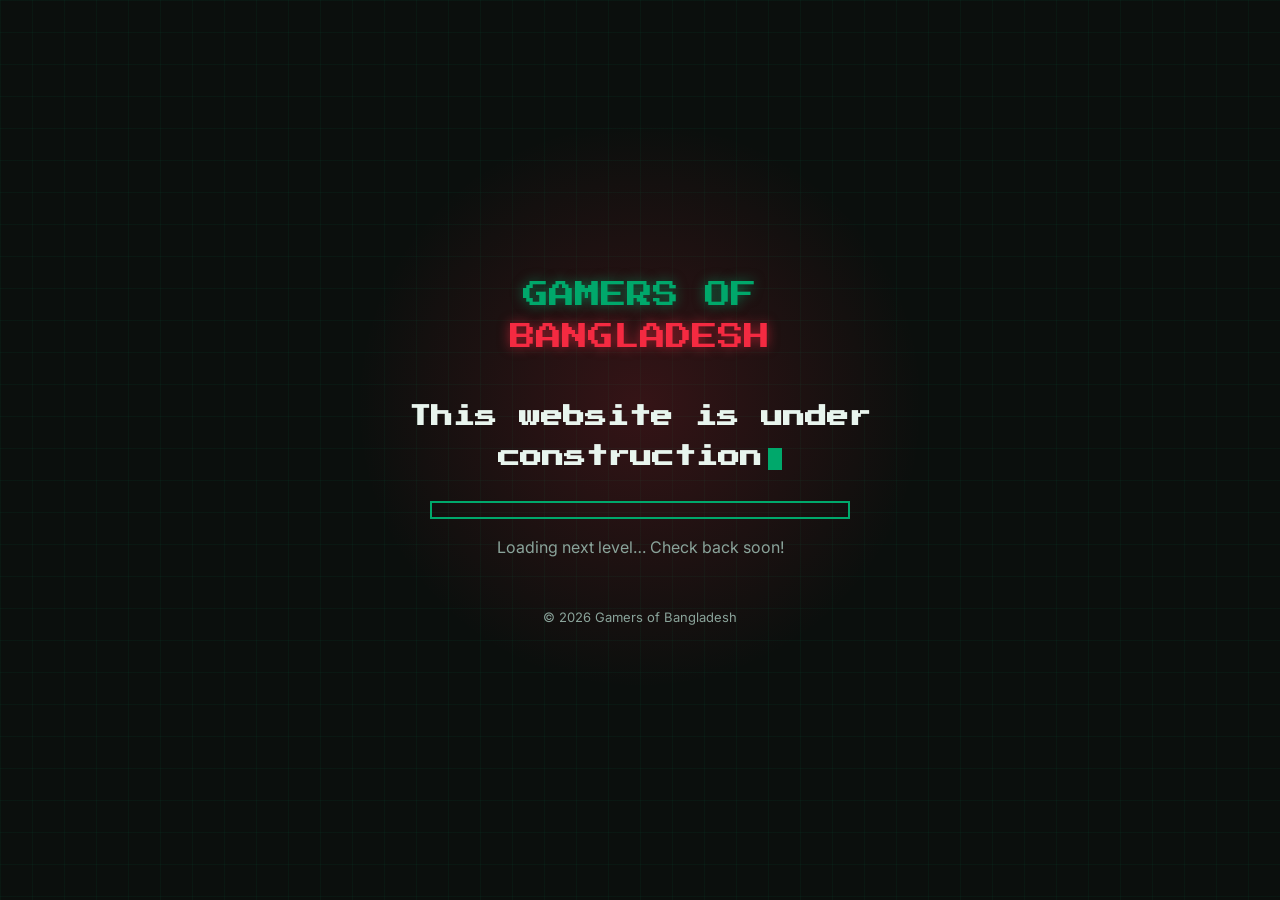
==== index.html @ 73690957 "Add under-construction landing page Co-Authored-By: Claude Opus 5.5 <noreply@anthropic.com>" ====
<!DOCTYPE html>
<html lang="en">
<head>
  <meta charset="UTF-8">
  <meta name="viewport" content="width=device-width, initial-scale=1.0">
  <title>Gamers of Bangladesh</title>
  <link rel="preconnect" href="https://fonts.googleapis.com">
  <link href="https://fonts.googleapis.com/css2?family=Press+Start+2P&family=Inter:wght@400;600&display=swap" rel="stylesheet">
  <style>
    :root {
      --bg: #0b0f0d;
      --green: #00a86b;
      --red: #f42a41;
      --text: #e8f5ee;
      --muted: #8aa39a;
    }
    * { box-sizing: border-box; margin: 0; padding: 0; }
    body {
      min-height: 100vh;
      display: flex;
      align-items: center;
      justify-content: center;
      background:
        radial-gradient(circle at 50% 45%, rgba(244, 42, 65, 0.18), transparent 35%),
        linear-gradient(rgba(0, 168, 107, 0.06) 1px, transparent 1px) 0 0 / 32px 32px,
        linear-gradient(90deg, rgba(0, 168, 107, 0.06) 1px, transparent 1px) 0 0 / 32px 32px,
        var(--bg);
      color: var(--text);
      font-family: 'Inter', system-ui, sans-serif;
      padding: 24px 16px;
      text-align: center;
    }
    main { max-width: 720px; }
    .logo {
      font-family: 'Press Start 2P', monospace;
      font-size: clamp(16px, 4vw, 26px);
      line-height: 1.6;
      color: var(--green);
      text-shadow: 0 0 12px rgba(0, 168, 107, 0.6);
      margin-bottom: 40px;
    }
    .logo span { color: var(--red); text-shadow: 0 0 12px rgba(244, 42, 65, 0.6); }
    h1 {
      font-family: 'Press Start 2P', monospace;
      font-size: clamp(14px, 3.4vw, 22px);
      line-height: 1.8;
      margin-bottom: 24px;
    }
    .cursor {
      display: inline-block;
      width: 0.6em;
      height: 1em;
      background: var(--green);
      vertical-align: -0.1em;
      margin-left: 6px;
      animation: blink 1s steps(1) infinite;
    }
    @keyframes blink { 50% { opacity: 0; } }
    .bar {
      width: min(420px, 100%);
      height: 18px;
      margin: 0 auto 16px;
      border: 2px solid var(--green);
      padding: 2px;
    }
    .fill {
      height: 100%;
      width: 0;
      background: repeating-linear-gradient(90deg, var(--green) 0 12px, transparent 12px 16px);
      animation: load 4s ease-in-out infinite;
    }
    @keyframes load { 0% { width: 0; } 70%, 100% { width: 72%; } }
    p { color: var(--muted); font-size: 16px; line-height: 1.6; }
    footer { margin-top: 48px; font-size: 13px; color: var(--muted); }
  </style>
</head>
<body>
  <main>
    <div class="logo">GAMERS OF<br><span>BANGLADESH</span></div>
    <h1>This website is under construction<span class="cursor"></span></h1>
    <div class="bar"><div class="fill"></div></div>
    <p>Loading next level… Check back soon!</p>
    <footer>&copy; <span id="year"></span> Gamers of Bangladesh</footer>
  </main>
  <script>document.getElementById('year').textContent = new Date().getFullYear();</script>
</body>
</html>
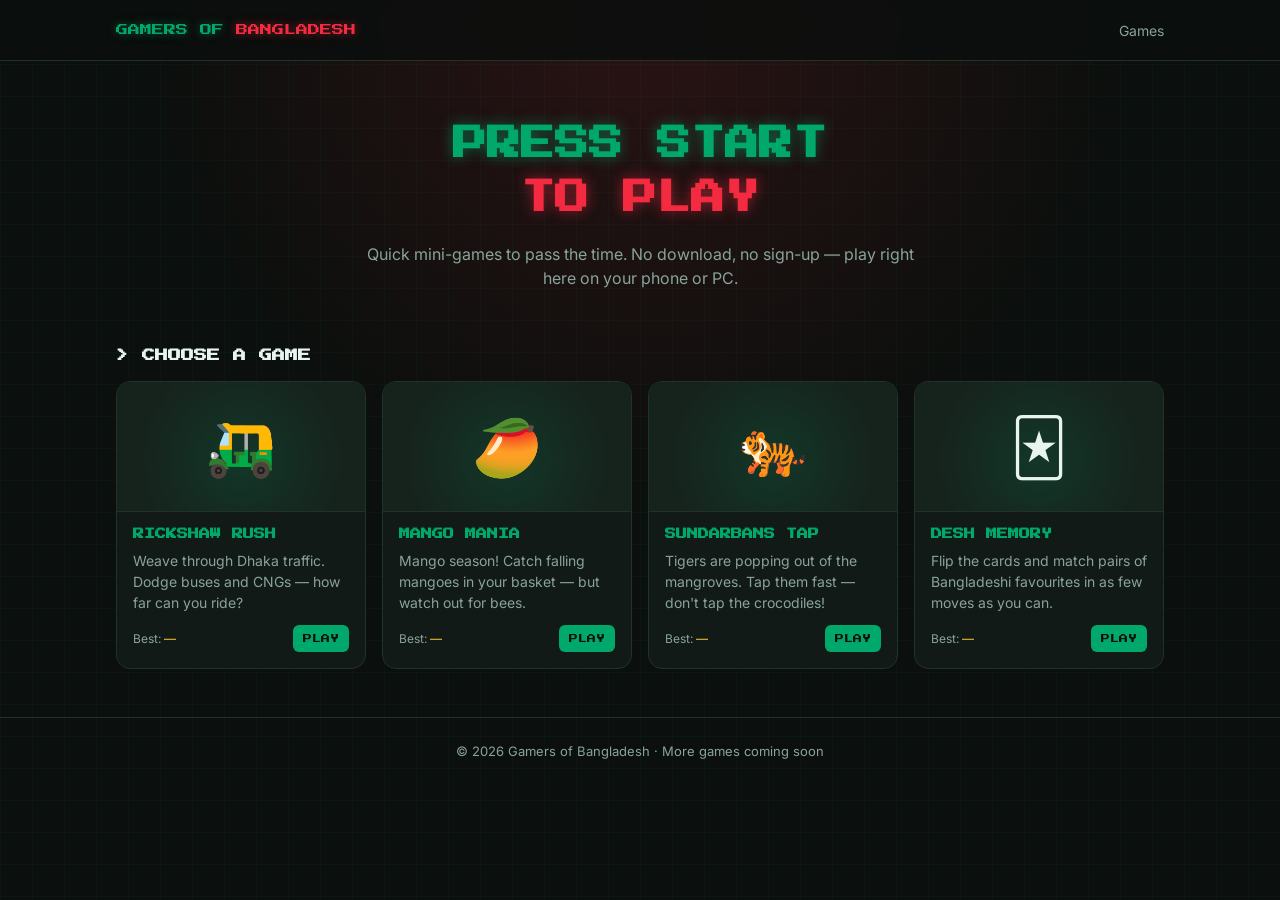
==== commit c5d4e993: "Turn landing page into a mini-games hub with four games Adds Rickshaw Rush, Mango Mania, Sundarbans " ====
--- a/index.html
+++ b/index.html
@@ -3,85 +3,71 @@
 <head>
   <meta charset="UTF-8">
   <meta name="viewport" content="width=device-width, initial-scale=1.0">
-  <title>Gamers of Bangladesh</title>
+  <title>Gamers of Bangladesh — Free Mini Games</title>
+  <meta name="description" content="Play free browser mini-games made in Bangladesh: Rickshaw Rush, Mango Mania, Sundarbans Tap and Desh Memory. No download, works on mobile.">
+  <meta name="theme-color" content="#0b0f0d">
+  <meta property="og:title" content="Gamers of Bangladesh — Free Mini Games">
+  <meta property="og:description" content="Quick, fun browser games to pass time. Play on your phone or PC.">
+  <link rel="icon" href="favicon.svg" type="image/svg+xml">
   <link rel="preconnect" href="https://fonts.googleapis.com">
+  <link rel="preconnect" href="https://fonts.gstatic.com" crossorigin>
   <link href="https://fonts.googleapis.com/css2?family=Press+Start+2P&family=Inter:wght@400;600&display=swap" rel="stylesheet">
-  <style>
-    :root {
-      --bg: #0b0f0d;
-      --green: #00a86b;
-      --red: #f42a41;
-      --text: #e8f5ee;
-      --muted: #8aa39a;
-    }
-    * { box-sizing: border-box; margin: 0; padding: 0; }
-    body {
-      min-height: 100vh;
-      display: flex;
-      align-items: center;
-      justify-content: center;
-      background:
-        radial-gradient(circle at 50% 45%, rgba(244, 42, 65, 0.18), transparent 35%),
-        linear-gradient(rgba(0, 168, 107, 0.06) 1px, transparent 1px) 0 0 / 32px 32px,
-        linear-gradient(90deg, rgba(0, 168, 107, 0.06) 1px, transparent 1px) 0 0 / 32px 32px,
-        var(--bg);
-      color: var(--text);
-      font-family: 'Inter', system-ui, sans-serif;
-      padding: 24px 16px;
-      text-align: center;
-    }
-    main { max-width: 720px; }
-    .logo {
-      font-family: 'Press Start 2P', monospace;
-      font-size: clamp(16px, 4vw, 26px);
-      line-height: 1.6;
-      color: var(--green);
-      text-shadow: 0 0 12px rgba(0, 168, 107, 0.6);
-      margin-bottom: 40px;
-    }
-    .logo span { color: var(--red); text-shadow: 0 0 12px rgba(244, 42, 65, 0.6); }
-    h1 {
-      font-family: 'Press Start 2P', monospace;
-      font-size: clamp(14px, 3.4vw, 22px);
-      line-height: 1.8;
-      margin-bottom: 24px;
-    }
-    .cursor {
-      display: inline-block;
-      width: 0.6em;
-      height: 1em;
-      background: var(--green);
-      vertical-align: -0.1em;
-      margin-left: 6px;
-      animation: blink 1s steps(1) infinite;
-    }
-    @keyframes blink { 50% { opacity: 0; } }
-    .bar {
-      width: min(420px, 100%);
-      height: 18px;
-      margin: 0 auto 16px;
-      border: 2px solid var(--green);
-      padding: 2px;
-    }
-    .fill {
-      height: 100%;
-      width: 0;
-      background: repeating-linear-gradient(90deg, var(--green) 0 12px, transparent 12px 16px);
-      animation: load 4s ease-in-out infinite;
-    }
-    @keyframes load { 0% { width: 0; } 70%, 100% { width: 72%; } }
-    p { color: var(--muted); font-size: 16px; line-height: 1.6; }
-    footer { margin-top: 48px; font-size: 13px; color: var(--muted); }
-  </style>
+  <link rel="stylesheet" href="assets/style.css">
 </head>
 <body>
-  <main>
-    <div class="logo">GAMERS OF<br><span>BANGLADESH</span></div>
-    <h1>This website is under construction<span class="cursor"></span></h1>
-    <div class="bar"><div class="fill"></div></div>
-    <p>Loading next level… Check back soon!</p>
-    <footer>&copy; <span id="year"></span> Gamers of Bangladesh</footer>
+  <header class="site-header">
+    <div class="wrap">
+      <a class="brand" href="./">GAMERS OF <span>BANGLADESH</span></a>
+      <a class="nav-link" href="#games">Games</a>
+    </div>
+  </header>
+
+  <main class="wrap">
+    <section class="hero">
+      <h1>PRESS START<br><span>TO PLAY</span></h1>
+      <p>Quick mini-games to pass the time. No download, no sign-up — play right here on your phone or PC.</p>
+    </section>
+
+    <h2 class="section-title" id="games">&gt; CHOOSE A GAME</h2>
+    <div class="grid">
+      <a class="card" href="games/rickshaw-rush/">
+        <div class="thumb" aria-hidden="true">🛺</div>
+        <div class="body">
+          <h3>RICKSHAW RUSH</h3>
+          <p>Weave through Dhaka traffic. Dodge buses and CNGs — how far can you ride?</p>
+          <div class="meta"><span>Best: <span class="best" data-best="rickshaw" data-unit="m"></span></span><span class="play">PLAY</span></div>
+        </div>
+      </a>
+      <a class="card" href="games/mango-mania/">
+        <div class="thumb" aria-hidden="true">🥭</div>
+        <div class="body">
+          <h3>MANGO MANIA</h3>
+          <p>Mango season! Catch falling mangoes in your basket — but watch out for bees.</p>
+          <div class="meta"><span>Best: <span class="best" data-best="mango"></span></span><span class="play">PLAY</span></div>
+        </div>
+      </a>
+      <a class="card" href="games/sundarbans-tap/">
+        <div class="thumb" aria-hidden="true">🐅</div>
+        <div class="body">
+          <h3>SUNDARBANS TAP</h3>
+          <p>Tigers are popping out of the mangroves. Tap them fast — don't tap the crocodiles!</p>
+          <div class="meta"><span>Best: <span class="best" data-best="tiger"></span></span><span class="play">PLAY</span></div>
+        </div>
+      </a>
+      <a class="card" href="games/desh-memory/">
+        <div class="thumb" aria-hidden="true">🃏</div>
+        <div class="body">
+          <h3>DESH MEMORY</h3>
+          <p>Flip the cards and match pairs of Bangladeshi favourites in as few moves as you can.</p>
+          <div class="meta"><span>Best: <span class="best" data-best="memory" data-unit=" moves"></span></span><span class="play">PLAY</span></div>
+        </div>
+      </a>
+    </div>
   </main>
-  <script>document.getElementById('year').textContent = new Date().getFullYear();</script>
+
+  <footer class="site-footer">
+    &copy; <span data-year></span> Gamers of Bangladesh · More games coming soon
+  </footer>
+  <script src="assets/common.js"></script>
 </body>
 </html>
--- a/assets/style.css
+++ b/assets/style.css
@@ -0,0 +1,137 @@
+:root {
+  --bg: #0b0f0d;
+  --panel: #111a16;
+  --panel-2: #16231d;
+  --line: #1f3329;
+  --green: #00a86b;
+  --green-dim: rgba(0, 168, 107, 0.15);
+  --red: #f42a41;
+  --yellow: #ffcc33;
+  --text: #e8f5ee;
+  --muted: #8aa39a;
+  --radius: 14px;
+  --pixel: 'Press Start 2P', monospace;
+}
+
+* { box-sizing: border-box; margin: 0; padding: 0; }
+html { -webkit-text-size-adjust: 100%; }
+body {
+  min-height: 100vh;
+  background:
+    radial-gradient(circle at 50% 0%, rgba(244, 42, 65, 0.14), transparent 45%),
+    linear-gradient(rgba(0, 168, 107, 0.05) 1px, transparent 1px) 0 0 / 32px 32px,
+    linear-gradient(90deg, rgba(0, 168, 107, 0.05) 1px, transparent 1px) 0 0 / 32px 32px,
+    var(--bg);
+  color: var(--text);
+  font-family: 'Inter', system-ui, -apple-system, sans-serif;
+  line-height: 1.5;
+}
+a { color: inherit; }
+button { font: inherit; color: inherit; }
+
+.wrap { max-width: 1080px; margin: 0 auto; padding: 0 16px; }
+
+/* Header */
+.site-header {
+  border-bottom: 1px solid var(--line);
+  background: rgba(11, 15, 13, 0.85);
+  backdrop-filter: blur(8px);
+  position: sticky; top: 0; z-index: 10;
+}
+.site-header .wrap { display: flex; align-items: center; justify-content: space-between; height: 60px; gap: 12px; }
+.brand {
+  font-family: var(--pixel); font-size: 12px; line-height: 1.5;
+  color: var(--green); text-decoration: none;
+  text-shadow: 0 0 10px rgba(0, 168, 107, 0.5);
+}
+.brand span { color: var(--red); text-shadow: 0 0 10px rgba(244, 42, 65, 0.5); }
+.nav-link { font-size: 14px; color: var(--muted); text-decoration: none; }
+.nav-link:hover { color: var(--text); }
+
+/* Hero */
+.hero { text-align: center; padding: 56px 0 32px; }
+.hero h1 {
+  font-family: var(--pixel); font-size: clamp(18px, 4.6vw, 34px); line-height: 1.6;
+  color: var(--green); text-shadow: 0 0 14px rgba(0, 168, 107, 0.55);
+}
+.hero h1 span { color: var(--red); text-shadow: 0 0 14px rgba(244, 42, 65, 0.55); }
+.hero p { color: var(--muted); max-width: 560px; margin: 16px auto 0; font-size: 16px; }
+
+/* Game grid */
+.section-title { font-family: var(--pixel); font-size: 13px; color: var(--text); margin: 24px 0 16px; }
+.grid { display: grid; grid-template-columns: repeat(auto-fill, minmax(240px, 1fr)); gap: 16px; padding-bottom: 48px; }
+.card {
+  display: flex; flex-direction: column;
+  background: var(--panel); border: 1px solid var(--line); border-radius: var(--radius);
+  text-decoration: none; overflow: hidden;
+  transition: transform .15s ease, border-color .15s ease, box-shadow .15s ease;
+}
+.card:hover, .card:focus-visible {
+  transform: translateY(-3px); border-color: var(--green);
+  box-shadow: 0 8px 24px rgba(0, 168, 107, 0.18); outline: none;
+}
+.card .thumb {
+  height: 130px; display: grid; place-items: center; font-size: 56px;
+  background: radial-gradient(circle at 50% 60%, var(--green-dim), transparent 70%), var(--panel-2);
+  border-bottom: 1px solid var(--line);
+}
+.card .body { padding: 14px 16px 16px; display: flex; flex-direction: column; gap: 6px; flex: 1; }
+.card h3 { font-family: var(--pixel); font-size: 11px; line-height: 1.6; color: var(--green); }
+.card p { font-size: 14px; color: var(--muted); flex: 1; }
+.card .meta { display: flex; justify-content: space-between; align-items: center; font-size: 12px; color: var(--muted); margin-top: 6px; }
+.card .play {
+  font-family: var(--pixel); font-size: 9px; color: var(--bg); background: var(--green);
+  padding: 7px 10px; border-radius: 6px;
+}
+.best { color: var(--yellow); }
+
+footer.site-footer { border-top: 1px solid var(--line); padding: 24px 0 32px; text-align: center; color: var(--muted); font-size: 13px; }
+
+/* ===== Game page shell ===== */
+.game-page { display: flex; flex-direction: column; min-height: 100vh; }
+.game-main { flex: 1; display: flex; flex-direction: column; align-items: center; padding: 16px 16px 32px; gap: 12px; }
+.game-title { font-family: var(--pixel); font-size: clamp(13px, 3.4vw, 18px); color: var(--green); text-align: center; line-height: 1.6; }
+.hud {
+  display: flex; gap: 10px; justify-content: center; flex-wrap: wrap;
+  font-family: var(--pixel); font-size: 10px;
+}
+.hud .pill { background: var(--panel); border: 1px solid var(--line); border-radius: 999px; padding: 8px 12px; white-space: nowrap; }
+.hud .pill b { color: var(--yellow); font-weight: normal; }
+
+.stage {
+  position: relative; width: 100%; max-width: 480px;
+  border: 2px solid var(--line); border-radius: var(--radius); overflow: hidden;
+  background: var(--panel); touch-action: none; user-select: none; -webkit-user-select: none;
+}
+.stage canvas { display: block; width: 100%; height: auto; }
+
+.overlay {
+  position: absolute; inset: 0; display: flex; flex-direction: column;
+  align-items: center; justify-content: center; gap: 14px; text-align: center; padding: 20px;
+  background: rgba(11, 15, 13, 0.82); backdrop-filter: blur(2px);
+}
+.overlay[hidden] { display: none; }
+.overlay h2 { font-family: var(--pixel); font-size: 16px; line-height: 1.6; color: var(--green); }
+.overlay p { color: var(--muted); font-size: 14px; max-width: 320px; }
+.overlay .big { font-family: var(--pixel); font-size: 22px; color: var(--yellow); }
+
+.btn {
+  font-family: var(--pixel); font-size: 11px; cursor: pointer;
+  background: var(--green); color: var(--bg); border: 0; border-radius: 8px;
+  padding: 12px 18px; box-shadow: 0 4px 0 #006b44; transition: transform .08s ease, box-shadow .08s ease;
+}
+.btn:active { transform: translateY(3px); box-shadow: 0 1px 0 #006b44; }
+.btn.secondary { background: var(--panel-2); color: var(--text); box-shadow: 0 4px 0 #0a120e; border: 1px solid var(--line); }
+
+.help { color: var(--muted); font-size: 13px; text-align: center; max-width: 480px; }
+.touch-controls { display: none; gap: 12px; width: 100%; max-width: 480px; }
+.touch-controls button {
+  flex: 1; height: 64px; font-size: 26px; border-radius: var(--radius);
+  background: var(--panel); border: 1px solid var(--line); touch-action: manipulation;
+}
+.touch-controls button:active { background: var(--panel-2); border-color: var(--green); }
+@media (hover: none) and (pointer: coarse) { .touch-controls { display: flex; } }
+
+@media (prefers-reduced-motion: reduce) {
+  .card { transition: none; }
+}
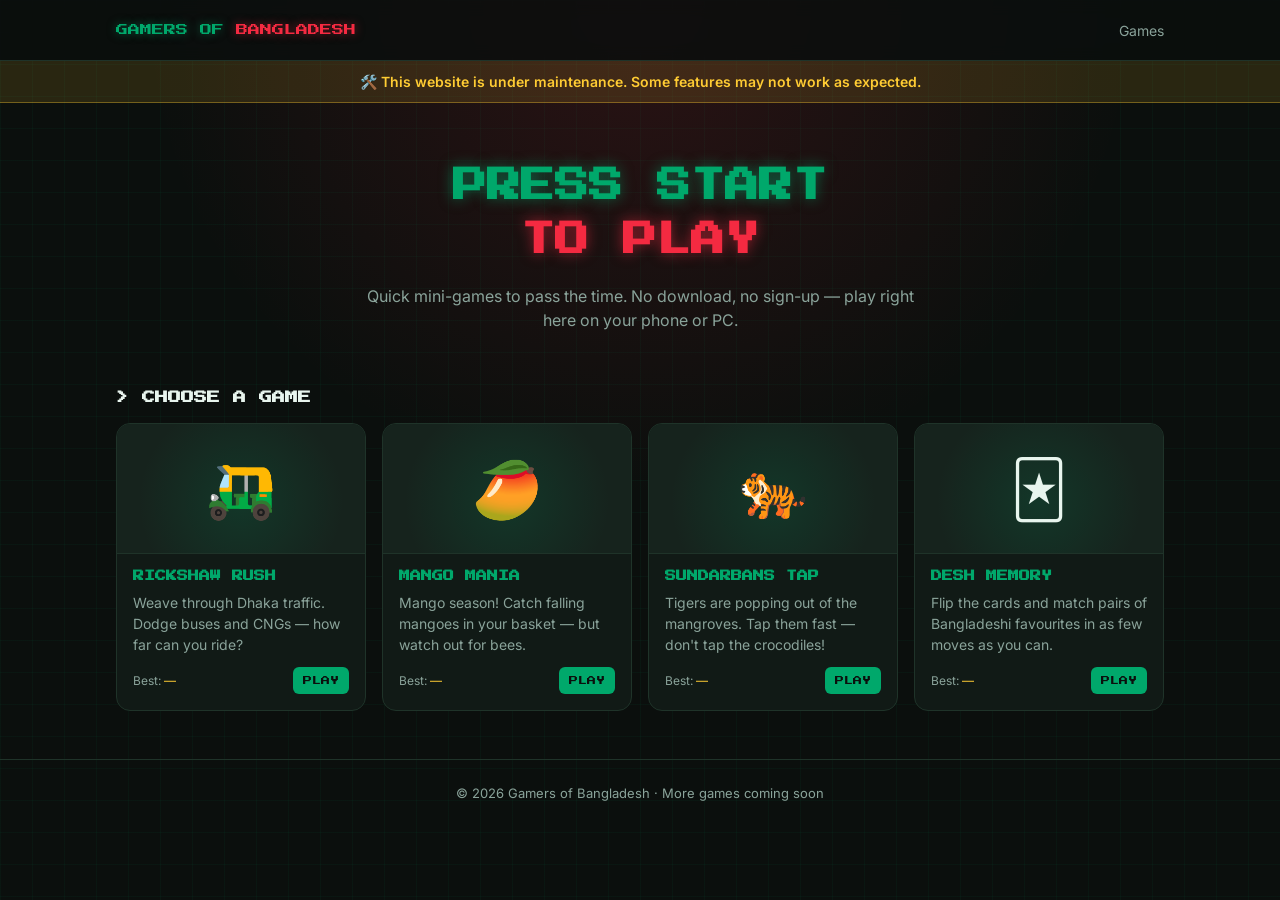
==== commit 6ed562c1: "Add under-maintenance notice to homepage Co-Authored-By: Claude Opus 5.5 <noreply@anthropic.com>" ====
--- a/index.html
+++ b/index.html
@@ -21,6 +21,10 @@
       <a class="nav-link" href="#games">Games</a>
     </div>
   </header>
+
+  <div class="notice" role="status">
+    <span aria-hidden="true">🛠️</span> This website is under maintenance. Some features may not work as expected.
+  </div>
 
   <main class="wrap">
     <section class="hero">
--- a/assets/style.css
+++ b/assets/style.css
@@ -47,6 +47,13 @@
 .brand span { color: var(--red); text-shadow: 0 0 10px rgba(244, 42, 65, 0.5); }
 .nav-link { font-size: 14px; color: var(--muted); text-decoration: none; }
 .nav-link:hover { color: var(--text); }
+
+/* Maintenance notice */
+.notice {
+  background: rgba(255, 204, 51, 0.12); border-bottom: 1px solid rgba(255, 204, 51, 0.35);
+  color: var(--yellow); text-align: center; font-size: 14px; font-weight: 600;
+  padding: 10px 16px;
+}
 
 /* Hero */
 .hero { text-align: center; padding: 56px 0 32px; }
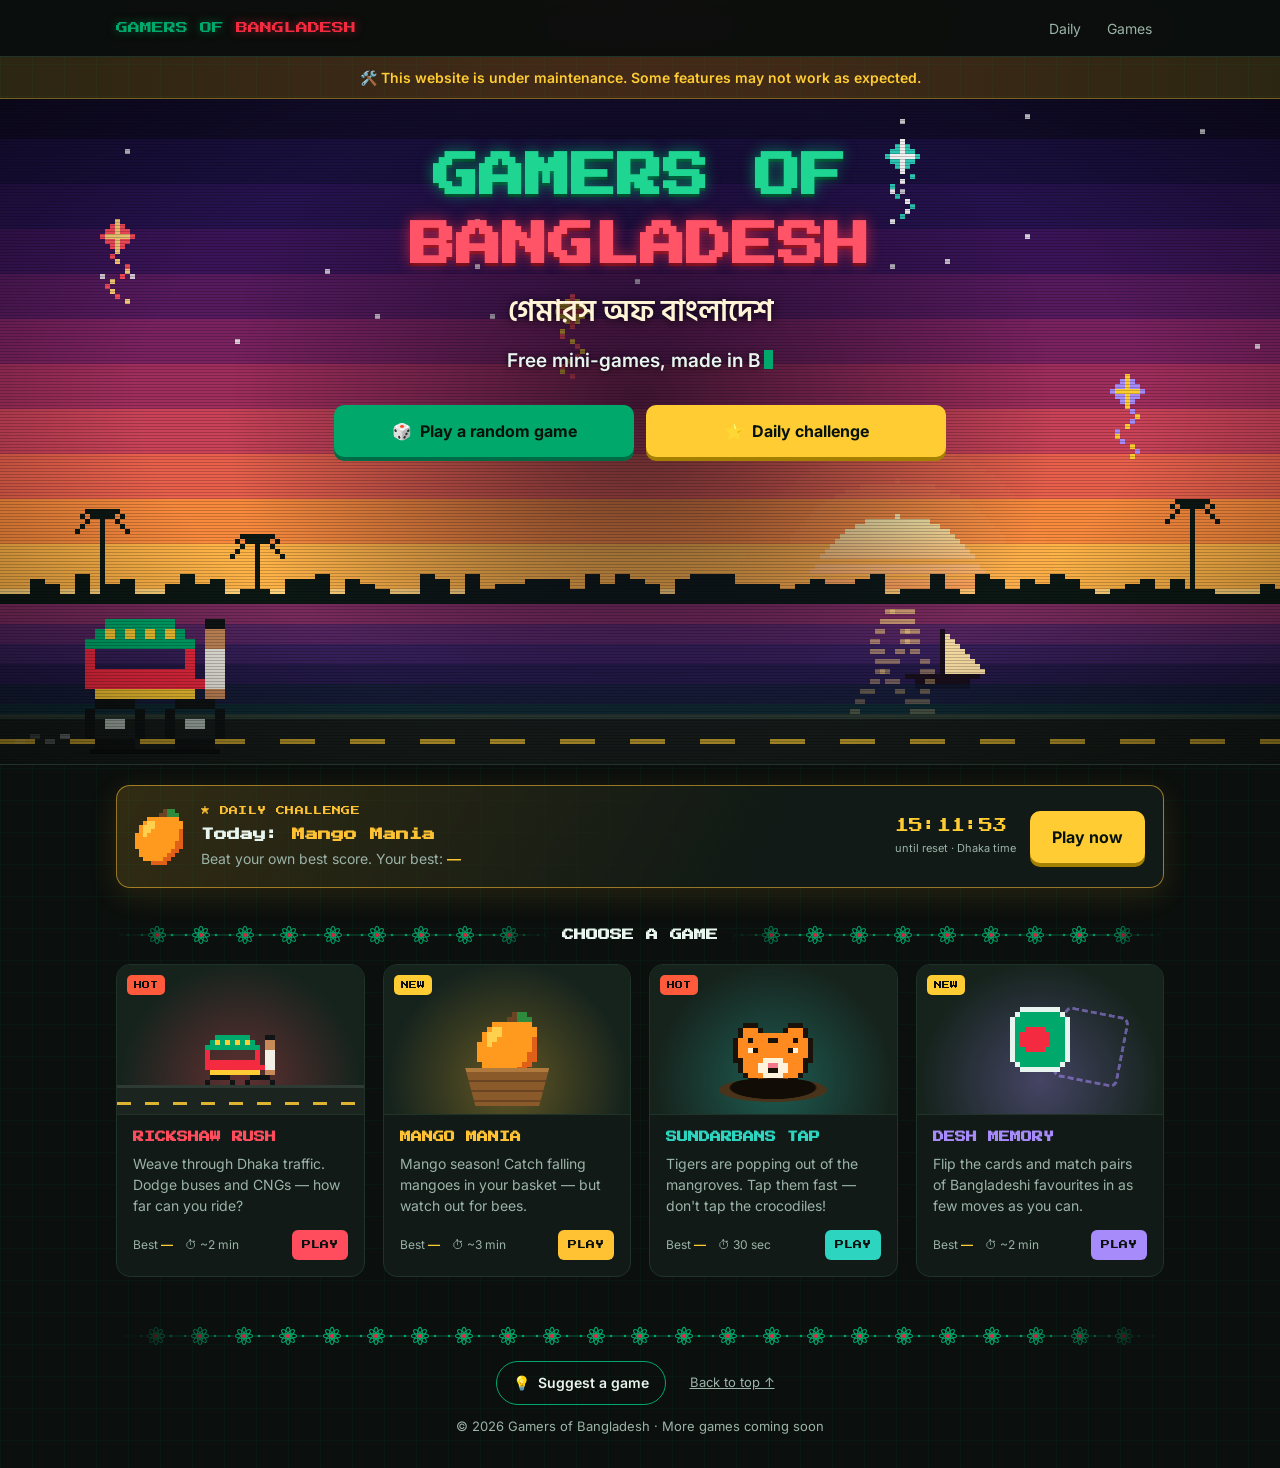
==== commit 2dcae84e: "Redesign homepage: animated pixel hero, daily challenge, game cards Adds a looping pixel-art hero sc" ====
--- a/index.html
+++ b/index.html
@@ -11,14 +11,26 @@
   <link rel="icon" href="favicon.svg" type="image/svg+xml">
   <link rel="preconnect" href="https://fonts.googleapis.com">
   <link rel="preconnect" href="https://fonts.gstatic.com" crossorigin>
-  <link href="https://fonts.googleapis.com/css2?family=Press+Start+2P&family=Inter:wght@400;600&display=swap" rel="stylesheet">
+  <link href="https://fonts.googleapis.com/css2?family=Press+Start+2P&family=Inter:wght@400;600;700&display=swap" rel="stylesheet">
+  <!-- Bangla heading font, subset to just the characters used in the hero (a few KB) -->
+  <link href="https://fonts.googleapis.com/css2?family=Hind+Siliguri:wght@600&text=%E0%A6%97%E0%A7%87%E0%A6%AE%E0%A6%BE%E0%A6%B0%E0%A6%B8%20%E0%A6%85%E0%A6%AB%20%E0%A6%AC%E0%A6%BE%E0%A6%82%E0%A6%B2%E0%A6%BE%E0%A6%A6%E0%A7%87%E0%A6%B6&display=swap" rel="stylesheet">
   <link rel="stylesheet" href="assets/style.css">
+  <script>
+    document.documentElement.classList.add('js');
+    // Failsafe: if home.js never runs, don't leave scroll-reveal content hidden.
+    setTimeout(function () { if (!window.__gobHome) document.documentElement.classList.add('no-reveal'); }, 3500);
+  </script>
 </head>
 <body>
+  <a class="skip" href="#games">Skip to games</a>
+
   <header class="site-header">
     <div class="wrap">
       <a class="brand" href="./">GAMERS OF <span>BANGLADESH</span></a>
-      <a class="nav-link" href="#games">Games</a>
+      <nav class="nav" aria-label="Main">
+        <a class="nav-link opt" href="#daily">Daily</a>
+        <a class="nav-link" href="#games">Games</a>
+      </nav>
     </div>
   </header>
 
@@ -26,52 +38,139 @@
     <span aria-hidden="true">🛠️</span> This website is under maintenance. Some features may not work as expected.
   </div>
 
+  <section class="hero" aria-labelledby="hero-title">
+    <canvas id="scene" aria-hidden="true"></canvas>
+    <div class="hero-inner">
+      <h1 id="hero-title"><span>Gamers of</span> <span class="r">Bangladesh</span></h1>
+      <p class="bangla" lang="bn">গেমারস অফ বাংলাদেশ</p>
+      <p class="tagline">
+        <span class="sr-only">Free mini-games made in Bangladesh. Play on your phone or PC.</span>
+        <span aria-hidden="true"><span id="typed">Free mini-games, made in Bangladesh.</span><span class="caret"></span></span>
+      </p>
+      <div class="cta">
+        <a class="btn-lg" id="randomBtn" href="#games"><span aria-hidden="true">🎲</span> Play a random game</a>
+        <a class="btn-lg gold" id="dailyBtn" href="#daily"><span aria-hidden="true">⭐</span> Daily challenge</a>
+      </div>
+    </div>
+  </section>
+
   <main class="wrap">
-    <section class="hero">
-      <h1>PRESS START<br><span>TO PLAY</span></h1>
-      <p>Quick mini-games to pass the time. No download, no sign-up — play right here on your phone or PC.</p>
+    <a class="continue" id="continue" href="#games" hidden>
+      <canvas class="sprite" id="continueSprite" aria-hidden="true"></canvas>
+      <span class="txt">
+        <span class="eyebrow">CONTINUE PLAYING</span>
+        <span class="name" id="continueName" style="display:block"></span>
+        <span class="sub">Your best: <b class="best" id="continueBest">—</b></span>
+      </span>
+      <span class="go" aria-hidden="true">RESUME</span>
+    </a>
+
+    <section class="daily reveal" id="daily" aria-labelledby="daily-title">
+      <canvas class="sprite" id="dailySprite" aria-hidden="true"></canvas>
+      <div class="daily-body">
+        <div class="eyebrow">★ DAILY CHALLENGE</div>
+        <h2 id="daily-title">Today: <span id="dailyName">a new game every day</span></h2>
+        <p>Beat your own best score. Your best: <b class="best" id="dailyBest">—</b></p>
+      </div>
+      <div class="daily-side">
+        <div class="countdown">
+          <span id="countdown" role="timer" aria-label="Time until the next daily challenge">--:--:--</span>
+          <small>until reset · Dhaka time</small>
+        </div>
+        <a class="btn-lg gold" id="dailyPlay" href="#games">Play now</a>
+      </div>
     </section>
 
-    <h2 class="section-title" id="games">&gt; CHOOSE A GAME</h2>
+    <div class="divider reveal" id="games">
+      <span class="alpona" aria-hidden="true"></span>
+      <h2>Choose a game</h2>
+      <span class="alpona" aria-hidden="true"></span>
+    </div>
+
     <div class="grid">
-      <a class="card" href="games/rickshaw-rush/">
-        <div class="thumb" aria-hidden="true">🛺</div>
+      <a class="card reveal" href="games/rickshaw-rush/" data-game="rickshaw" data-name="Rickshaw Rush"
+         style="--accent:#ff4d5e;--accent-rgb:255,77,94;--d:0s" aria-labelledby="t-rickshaw" aria-describedby="d-rickshaw">
+        <span class="badge hot">HOT</span>
+        <div class="thumb" aria-hidden="true"><div class="pit"><canvas class="sprite" data-sprite="rickshaw" data-scale="5"></canvas></div></div>
         <div class="body">
-          <h3>RICKSHAW RUSH</h3>
-          <p>Weave through Dhaka traffic. Dodge buses and CNGs — how far can you ride?</p>
-          <div class="meta"><span>Best: <span class="best" data-best="rickshaw" data-unit="m"></span></span><span class="play">PLAY</span></div>
+          <h3 id="t-rickshaw">Rickshaw Rush</h3>
+          <p id="d-rickshaw">Weave through Dhaka traffic. Dodge buses and CNGs — how far can you ride?</p>
+          <div class="meta">
+            <span class="stats">
+              <span>Best <span class="best" data-best="rickshaw" data-unit="m">—</span></span>
+              <span title="Estimated play time"><span aria-hidden="true">⏱</span> ~2 min</span>
+            </span>
+            <span class="play" aria-hidden="true">PLAY</span>
+          </div>
         </div>
       </a>
-      <a class="card" href="games/mango-mania/">
-        <div class="thumb" aria-hidden="true">🥭</div>
+
+      <a class="card reveal" href="games/mango-mania/" data-game="mango" data-name="Mango Mania"
+         style="--accent:#ffc233;--accent-rgb:255,194,51;--d:.08s" aria-labelledby="t-mango" aria-describedby="d-mango">
+        <span class="badge">NEW</span>
+        <div class="thumb" aria-hidden="true"><div class="pit"><canvas class="sprite" data-sprite="mango" data-scale="5"></canvas></div></div>
         <div class="body">
-          <h3>MANGO MANIA</h3>
-          <p>Mango season! Catch falling mangoes in your basket — but watch out for bees.</p>
-          <div class="meta"><span>Best: <span class="best" data-best="mango"></span></span><span class="play">PLAY</span></div>
+          <h3 id="t-mango">Mango Mania</h3>
+          <p id="d-mango">Mango season! Catch falling mangoes in your basket — but watch out for bees.</p>
+          <div class="meta">
+            <span class="stats">
+              <span>Best <span class="best" data-best="mango">—</span></span>
+              <span title="Estimated play time"><span aria-hidden="true">⏱</span> ~3 min</span>
+            </span>
+            <span class="play" aria-hidden="true">PLAY</span>
+          </div>
         </div>
       </a>
-      <a class="card" href="games/sundarbans-tap/">
-        <div class="thumb" aria-hidden="true">🐅</div>
+
+      <a class="card reveal" href="games/sundarbans-tap/" data-game="tiger" data-name="Sundarbans Tap"
+         style="--accent:#2dd4bf;--accent-rgb:45,212,191;--d:.16s" aria-labelledby="t-tiger" aria-describedby="d-tiger">
+        <span class="badge hot">HOT</span>
+        <div class="thumb" aria-hidden="true"><div class="pit"><canvas class="sprite" data-sprite="tiger" data-scale="5"></canvas></div></div>
         <div class="body">
-          <h3>SUNDARBANS TAP</h3>
-          <p>Tigers are popping out of the mangroves. Tap them fast — don't tap the crocodiles!</p>
-          <div class="meta"><span>Best: <span class="best" data-best="tiger"></span></span><span class="play">PLAY</span></div>
+          <h3 id="t-tiger">Sundarbans Tap</h3>
+          <p id="d-tiger">Tigers are popping out of the mangroves. Tap them fast — don't tap the crocodiles!</p>
+          <div class="meta">
+            <span class="stats">
+              <span>Best <span class="best" data-best="tiger">—</span></span>
+              <span title="Estimated play time"><span aria-hidden="true">⏱</span> 30 sec</span>
+            </span>
+            <span class="play" aria-hidden="true">PLAY</span>
+          </div>
         </div>
       </a>
-      <a class="card" href="games/desh-memory/">
-        <div class="thumb" aria-hidden="true">🃏</div>
+
+      <a class="card reveal" href="games/desh-memory/" data-game="memory" data-name="Desh Memory"
+         style="--accent:#a78bfa;--accent-rgb:167,139,250;--d:.24s" aria-labelledby="t-memory" aria-describedby="d-memory">
+        <span class="badge">NEW</span>
+        <div class="thumb" aria-hidden="true"><div class="pit"><canvas class="sprite" data-sprite="memory" data-scale="5"></canvas></div></div>
         <div class="body">
-          <h3>DESH MEMORY</h3>
-          <p>Flip the cards and match pairs of Bangladeshi favourites in as few moves as you can.</p>
-          <div class="meta"><span>Best: <span class="best" data-best="memory" data-unit=" moves"></span></span><span class="play">PLAY</span></div>
+          <h3 id="t-memory">Desh Memory</h3>
+          <p id="d-memory">Flip the cards and match pairs of Bangladeshi favourites in as few moves as you can.</p>
+          <div class="meta">
+            <span class="stats">
+              <span>Best <span class="best" data-best="memory" data-unit=" moves">—</span></span>
+              <span title="Estimated play time"><span aria-hidden="true">⏱</span> ~2 min</span>
+            </span>
+            <span class="play" aria-hidden="true">PLAY</span>
+          </div>
         </div>
       </a>
     </div>
+
+    <div class="alpona alpona-rule reveal" aria-hidden="true"></div>
   </main>
 
   <footer class="site-footer">
-    &copy; <span data-year></span> Gamers of Bangladesh · More games coming soon
+    <div class="wrap">
+      <p class="footer-links">
+        <a class="suggest" href="https://github.com/newronfaysal/gamersofbangladesh/issues/new?title=Game%20suggestion%3A%20&amp;body=What%20game%20would%20you%20like%20to%20see%3F%0A%0A**Idea%3A**%20%0A**How%20it%20plays%3A**%20" target="_blank" rel="noopener"><span aria-hidden="true">💡</span> Suggest a game</a>
+        <a class="top" href="#">Back to top ↑</a>
+      </p>
+      <p>&copy; <span data-year></span> Gamers of Bangladesh · More games coming soon</p>
+    </div>
   </footer>
+
   <script src="assets/common.js"></script>
+  <script src="assets/home.js"></script>
 </body>
 </html>
--- a/assets/style.css
+++ b/assets/style.css
@@ -8,13 +8,19 @@
   --red: #f42a41;
   --yellow: #ffcc33;
   --text: #e8f5ee;
-  --muted: #8aa39a;
+  --muted: #9bb3a9;
   --radius: 14px;
   --pixel: 'Press Start 2P', monospace;
+  --bangla: 'Hind Siliguri', 'Noto Sans Bengali', 'Nirmala UI', 'Kohinoor Bangla', system-ui, sans-serif;
+  --header-h: 56px;
 }
 
 * { box-sizing: border-box; margin: 0; padding: 0; }
-html { -webkit-text-size-adjust: 100%; }
+html {
+  -webkit-text-size-adjust: 100%;
+  scroll-behavior: smooth;
+  scroll-padding-top: calc(var(--header-h) + 12px);
+}
 body {
   min-height: 100vh;
   background:
@@ -28,71 +34,254 @@
 }
 a { color: inherit; }
 button { font: inherit; color: inherit; }
+:focus-visible { outline: 3px solid var(--yellow); outline-offset: 3px; border-radius: 4px; }
 
 .wrap { max-width: 1080px; margin: 0 auto; padding: 0 16px; }
-
-/* Header */
+.sr-only {
+  position: absolute; width: 1px; height: 1px; margin: -1px; padding: 0; overflow: hidden;
+  clip: rect(0 0 0 0); white-space: nowrap; border: 0;
+}
+.skip {
+  position: absolute; left: 8px; top: -64px; z-index: 50; padding: 10px 14px;
+  background: var(--yellow); color: #000; font-weight: 600; border-radius: 8px; text-decoration: none;
+}
+.skip:focus { top: 8px; }
+
+/* ===== Header (sticky, mobile-safe) ===== */
 .site-header {
+  position: sticky; top: 0; z-index: 20;
   border-bottom: 1px solid var(--line);
-  background: rgba(11, 15, 13, 0.85);
-  backdrop-filter: blur(8px);
-  position: sticky; top: 0; z-index: 10;
-}
-.site-header .wrap { display: flex; align-items: center; justify-content: space-between; height: 60px; gap: 12px; }
+  background: rgba(11, 15, 13, 0.9);
+  -webkit-backdrop-filter: blur(8px); backdrop-filter: blur(8px);
+  padding-top: env(safe-area-inset-top);
+}
+.site-header .wrap { display: flex; align-items: center; justify-content: space-between; min-height: var(--header-h); gap: 12px; }
 .brand {
-  font-family: var(--pixel); font-size: 12px; line-height: 1.5;
-  color: var(--green); text-decoration: none;
+  font-family: var(--pixel); font-size: clamp(9px, 2.8vw, 12px); line-height: 1.5;
+  color: var(--green); text-decoration: none; white-space: nowrap;
   text-shadow: 0 0 10px rgba(0, 168, 107, 0.5);
 }
 .brand span { color: var(--red); text-shadow: 0 0 10px rgba(244, 42, 65, 0.5); }
-.nav-link { font-size: 14px; color: var(--muted); text-decoration: none; }
-.nav-link:hover { color: var(--text); }
-
-/* Maintenance notice */
+.nav { display: flex; align-items: center; gap: 2px; }
+.nav-link {
+  display: inline-flex; align-items: center; min-height: 44px; padding: 0 12px;
+  font-size: 14px; color: var(--muted); text-decoration: none; border-radius: 8px;
+}
+.nav-link:hover { color: var(--text); background: var(--panel); }
+.nav-link.opt { display: none; }
+@media (min-width: 420px) { .nav-link.opt { display: inline-flex; } }
+
+/* ===== Maintenance notice ===== */
 .notice {
   background: rgba(255, 204, 51, 0.12); border-bottom: 1px solid rgba(255, 204, 51, 0.35);
   color: var(--yellow); text-align: center; font-size: 14px; font-weight: 600;
   padding: 10px 16px;
 }
 
-/* Hero */
-.hero { text-align: center; padding: 56px 0 32px; }
+/* ===== Hero ===== */
+.hero {
+  position: relative; isolation: isolate; overflow: hidden;
+  min-height: 560px; min-height: clamp(520px, 74svh, 680px);
+  display: flex; justify-content: center; text-align: center;
+  background: linear-gradient(#120c2b 0%, #3a1458 45%, #c94258 80%, #ffb347 100%); /* shown until the canvas draws */
+  border-bottom: 1px solid var(--line);
+}
+.hero canvas { position: absolute; left: 0; bottom: 0; width: 100%; height: 30%; image-rendering: pixelated; z-index: 0; }
+.hero::after { /* CRT scanlines + vignette. Sits above the canvas, below the text. */
+  content: ''; position: absolute; inset: 0; z-index: 1; pointer-events: none;
+  background:
+    repeating-linear-gradient(to bottom, rgba(0, 0, 0, 0.2) 0 1px, transparent 1px 3px),
+    radial-gradient(ellipse at 50% 45%, transparent 55%, rgba(0, 0, 0, 0.45) 100%);
+}
+.hero-inner { position: relative; z-index: 2; width: 100%; max-width: 760px; padding: 44px 16px 0; }
+.hero-inner::before { /* soft dark pool behind the text so it stays readable over the sunset */
+  content: ''; position: absolute; inset: 0 -30px -10px; z-index: -1;
+  background: radial-gradient(ellipse at 50% 45%, rgba(10, 7, 26, 0.66), transparent 72%);
+}
 .hero h1 {
-  font-family: var(--pixel); font-size: clamp(18px, 4.6vw, 34px); line-height: 1.6;
-  color: var(--green); text-shadow: 0 0 14px rgba(0, 168, 107, 0.55);
-}
-.hero h1 span { color: var(--red); text-shadow: 0 0 14px rgba(244, 42, 65, 0.55); }
-.hero p { color: var(--muted); max-width: 560px; margin: 16px auto 0; font-size: 16px; }
-
-/* Game grid */
-.section-title { font-family: var(--pixel); font-size: 13px; color: var(--text); margin: 24px 0 16px; }
-.grid { display: grid; grid-template-columns: repeat(auto-fill, minmax(240px, 1fr)); gap: 16px; padding-bottom: 48px; }
+  font-family: var(--pixel); font-size: clamp(20px, 6.4vw, 46px); line-height: 1.5; text-transform: uppercase;
+  color: #1ed592; text-shadow: 0 0 14px rgba(0, 168, 107, 0.7), 0 3px 0 #04361f;
+}
+.hero h1 span { display: block; }
+.hero h1 .r { color: #ff5468; text-shadow: 0 0 14px rgba(244, 42, 65, 0.7), 0 3px 0 #5a0a14; }
+.bangla {
+  margin-top: 10px; font-family: var(--bangla); font-weight: 600; font-size: clamp(20px, 4.6vw, 30px); line-height: 1.4;
+  color: #fff4d6; text-shadow: 0 2px 8px rgba(0, 0, 0, 0.75);
+}
+.tagline {
+  margin-top: 14px; min-height: 1.8em; font-size: clamp(15px, 3.6vw, 19px); font-weight: 600; color: var(--text);
+  text-shadow: 0 1px 6px rgba(0, 0, 0, 0.85);
+}
+.caret {
+  display: inline-block; width: 0.5em; height: 1em; margin-left: 4px; vertical-align: -0.12em;
+  background: var(--green); animation: blink 1s steps(1) infinite;
+}
+@keyframes blink { 50% { opacity: 0; } }
+.cta { display: flex; flex-wrap: wrap; justify-content: center; gap: 12px; margin-top: 24px; }
+.cta .btn-lg { flex: 1 1 220px; max-width: 300px; }
+
+.btn-lg {
+  display: inline-flex; align-items: center; justify-content: center; gap: 8px;
+  min-height: 52px; padding: 0 22px; border: 0; border-radius: 10px; cursor: pointer;
+  font-weight: 700; font-size: 16px; text-decoration: none; color: #06130d;
+  background: var(--green); box-shadow: 0 4px 0 #006b44;
+  transition: transform .08s ease, box-shadow .08s ease, filter .15s ease;
+}
+.btn-lg:hover { filter: brightness(1.12); }
+.btn-lg:active { transform: translateY(3px); box-shadow: 0 1px 0 #006b44; }
+.btn-lg.gold { background: var(--yellow); box-shadow: 0 4px 0 #a57f00; }
+.btn-lg.gold:active { box-shadow: 0 1px 0 #a57f00; }
+
+/* ===== Eyebrow label, continue row, daily challenge ===== */
+.eyebrow { font-family: var(--pixel); font-size: 9px; line-height: 1.6; color: var(--accent, var(--green)); letter-spacing: .04em; }
+.sprite { display: block; image-rendering: pixelated; flex: none; }
+
+.continue {
+  display: flex; align-items: center; gap: 14px; margin-top: 20px; padding: 10px 16px;
+  border: 1px dashed #2d4a3c; border-radius: 12px; background: var(--panel); text-decoration: none;
+  transition: border-color .15s ease, background .15s ease;
+}
+.continue[hidden] { display: none; }
+.continue:hover { border-color: var(--green); background: var(--panel-2); }
+.continue .txt { flex: 1; min-width: 0; }
+.continue .name { font-weight: 600; }
+.continue .sub { font-size: 13px; color: var(--muted); }
+.continue .go { font-family: var(--pixel); font-size: 9px; padding: 8px 10px; border-radius: 6px; background: var(--green); color: var(--bg); white-space: nowrap; }
+
+.daily {
+  --accent: #ffcc33; --accent-rgb: 255, 204, 51;
+  display: flex; align-items: center; flex-wrap: wrap; gap: 14px 18px; margin-top: 20px; padding: 18px;
+  border: 1px solid rgba(var(--accent-rgb), 0.55); border-radius: var(--radius);
+  background: linear-gradient(120deg, rgba(var(--accent-rgb), 0.16), var(--panel) 62%);
+  box-shadow: 0 8px 30px rgba(var(--accent-rgb), 0.12);
+}
+.daily-body { flex: 1 1 220px; min-width: 0; }
+.daily h2 { margin: 6px 0 2px; font-family: var(--pixel); font-size: 13px; line-height: 1.7; }
+.daily h2 span { color: var(--accent); }
+.daily p { font-size: 14px; color: var(--muted); }
+.daily-side { display: flex; align-items: center; flex-wrap: wrap; gap: 14px; }
+.countdown { font-family: var(--pixel); font-size: 14px; line-height: 1.4; color: var(--yellow); }
+.countdown small { display: block; margin-top: 4px; font-family: 'Inter', system-ui, sans-serif; font-size: 11px; color: var(--muted); }
+.best { color: var(--yellow); font-weight: 600; }
+
+/* ===== Alpona dividers ===== */
+.alpona {
+  display: block; height: 22px; opacity: .9;
+  background: url(alpona.svg) repeat-x center / auto 22px;
+  -webkit-mask-image: linear-gradient(90deg, transparent, #000 14%, #000 86%, transparent);
+  mask-image: linear-gradient(90deg, transparent, #000 14%, #000 86%, transparent);
+}
+.alpona-rule { margin: 36px 0 8px; }
+.divider { display: flex; align-items: center; gap: 12px; margin: 36px 0 18px; }
+.divider .alpona { flex: 1; min-width: 24px; }
+.divider h2 { font-family: var(--pixel); font-size: 12px; line-height: 1.6; text-transform: uppercase; white-space: nowrap; }
+
+/* ===== Game cards ===== */
+.grid { display: grid; grid-template-columns: repeat(auto-fill, minmax(240px, 1fr)); gap: 18px; padding-bottom: 12px; }
 .card {
-  display: flex; flex-direction: column;
-  background: var(--panel); border: 1px solid var(--line); border-radius: var(--radius);
-  text-decoration: none; overflow: hidden;
-  transition: transform .15s ease, border-color .15s ease, box-shadow .15s ease;
+  --accent: #00a86b; --accent-rgb: 0, 168, 107;
+  position: relative; display: flex; flex-direction: column; overflow: hidden;
+  background: var(--panel); border: 1px solid var(--line); border-radius: var(--radius); text-decoration: none;
+  transition: transform .18s ease, border-color .18s ease, box-shadow .18s ease;
 }
 .card:hover, .card:focus-visible {
-  transform: translateY(-3px); border-color: var(--green);
-  box-shadow: 0 8px 24px rgba(0, 168, 107, 0.18); outline: none;
-}
-.card .thumb {
-  height: 130px; display: grid; place-items: center; font-size: 56px;
-  background: radial-gradient(circle at 50% 60%, var(--green-dim), transparent 70%), var(--panel-2);
+  border-color: var(--accent);
+  box-shadow: 0 12px 32px rgba(var(--accent-rgb), 0.28), 0 0 0 1px var(--accent);
+}
+.card:focus-visible { outline: 3px solid var(--yellow); outline-offset: 3px; }
+.card .body { display: flex; flex-direction: column; gap: 6px; flex: 1; padding: 14px 16px 16px; }
+.card h3 { font-family: var(--pixel); font-size: 11px; line-height: 1.6; text-transform: uppercase; color: var(--accent); }
+.card p { flex: 1; font-size: 14px; color: var(--muted); }
+.meta { display: flex; justify-content: space-between; align-items: center; gap: 8px; margin-top: 8px; font-size: 12px; color: var(--muted); }
+.stats { display: flex; flex-wrap: wrap; align-items: center; gap: 4px 12px; }
+.play { font-family: var(--pixel); font-size: 9px; color: #0b0f0d; background: var(--accent); padding: 8px 10px; border-radius: 6px; white-space: nowrap; }
+.badge {
+  position: absolute; top: 10px; left: 10px; z-index: 3;
+  font-family: var(--pixel); font-size: 8px; line-height: 1; padding: 6px 7px; border-radius: 5px;
+  color: #0b0f0d; background: var(--yellow);
+}
+.badge.hot { background: #ff5a3c; }
+
+/* Thumbnail "stage" where each game's pixel icon lives and previews on hover */
+.thumb {
+  container-type: inline-size; position: relative; overflow: hidden; height: 150px;
+  background: radial-gradient(circle at 50% 78%, rgba(var(--accent-rgb), 0.32), transparent 70%), var(--panel-2);
   border-bottom: 1px solid var(--line);
 }
-.card .body { padding: 14px 16px 16px; display: flex; flex-direction: column; gap: 6px; flex: 1; }
-.card h3 { font-family: var(--pixel); font-size: 11px; line-height: 1.6; color: var(--green); }
-.card p { font-size: 14px; color: var(--muted); flex: 1; }
-.card .meta { display: flex; justify-content: space-between; align-items: center; font-size: 12px; color: var(--muted); margin-top: 6px; }
-.card .play {
-  font-family: var(--pixel); font-size: 9px; color: var(--bg); background: var(--green);
-  padding: 7px 10px; border-radius: 6px;
-}
-.best { color: var(--yellow); }
-
-footer.site-footer { border-top: 1px solid var(--line); padding: 24px 0 32px; text-align: center; color: var(--muted); font-size: 13px; }
+.thumb .pit { position: absolute; left: 50%; transform: translateX(-50%); }
+
+.card[data-game="rickshaw"] .thumb::after { /* road */
+  content: ''; position: absolute; left: 0; right: 0; bottom: 0; height: 26px;
+  background: #1c2420; border-top: 3px solid #2e3b34;
+}
+.card[data-game="rickshaw"] .thumb::before { /* lane dashes */
+  content: ''; position: absolute; left: 0; right: 0; bottom: 9px; height: 3px; z-index: 1;
+  background: repeating-linear-gradient(90deg, rgba(255, 204, 51, 0.85) 0 14px, transparent 14px 28px);
+}
+.card[data-game="rickshaw"] .pit { bottom: 14px; }
+
+.card[data-game="mango"] .thumb::after { /* basket the mango drops into */
+  content: ''; position: absolute; left: 50%; bottom: 8px; width: 84px; height: 34px; margin-left: -42px; z-index: 2;
+  background: repeating-linear-gradient(180deg, #8a5a2b 0 8px, #6b4423 8px 10px);
+  clip-path: polygon(0 0, 100% 0, 88% 100%, 12% 100%); border-top: 4px solid #b07a3e;
+}
+.card[data-game="mango"] .pit { bottom: 32px; }
+
+.card[data-game="tiger"] .pit { bottom: 12px; overflow: hidden; padding: 0 18px 14px; }
+.card[data-game="tiger"] .pit::after { /* burrow mouth, drawn over the tiger's chin */
+  content: ''; position: absolute; left: 4px; right: 4px; bottom: 0; height: 24px; border-radius: 50%;
+  background: radial-gradient(ellipse at 50% 40%, #120c06 0 55%, #4a331b 58% 100%);
+}
+
+.card[data-game="memory"] .thumb::before { /* a second card peeking out behind */
+  content: ''; position: absolute; left: 50%; top: 50%; width: 60px; height: 66px; margin: -33px 0 0 -30px;
+  border: 3px dashed rgba(var(--accent-rgb), 0.55); border-radius: 8px; transform: translate(48px, 4px) rotate(11deg);
+}
+.card[data-game="memory"] .pit { top: 50%; margin-top: -33px; }
+
+/* Hover / keyboard-focus previews (disabled by prefers-reduced-motion) */
+@media (prefers-reduced-motion: no-preference) {
+  .card:hover, .card:focus-visible { transform: translateY(-5px); }
+  .card:is(:hover, :focus-visible) [data-sprite="rickshaw"] { animation: drive 2.4s linear infinite, bob .3s steps(2) infinite; }
+  .card:is(:hover, :focus-visible) [data-sprite="mango"] { animation: fall 1.8s ease-in infinite; }
+  .card:is(:hover, :focus-visible) [data-sprite="tiger"] { animation: pop 2.2s steps(5) infinite; }
+  .card:is(:hover, :focus-visible) [data-sprite="memory"] { animation: flip 1.8s ease-in-out infinite; }
+  .badge { animation: pulse 1.8s ease-in-out infinite; }
+}
+@keyframes drive { from { transform: translateX(calc(-50cqw - 100%)); } to { transform: translateX(calc(50cqw + 100%)); } }
+@keyframes bob { 50% { translate: 0 -2px; } }
+@keyframes fall {
+  0% { transform: translateY(-120px) rotate(-25deg); }
+  55% { transform: translateY(0) rotate(8deg); }
+  65% { transform: translateY(-12px) rotate(-4deg); }
+  75%, 100% { transform: translateY(0) rotate(0); }
+}
+@keyframes pop {
+  0%, 10% { transform: translateY(calc(100% + 14px)); }
+  30%, 70% { transform: translateY(0); }
+  90%, 100% { transform: translateY(calc(100% + 14px)); }
+}
+@keyframes flip {
+  0%, 15% { transform: perspective(500px) rotateY(0); }
+  50%, 70% { transform: perspective(500px) rotateY(180deg); }
+  100% { transform: perspective(500px) rotateY(360deg); }
+}
+@keyframes pulse { 50% { transform: scale(1.08); } }
+
+/* ===== Scroll reveal ===== */
+.js .reveal { opacity: 0; transform: translateY(18px); transition: opacity .6s ease, transform .6s ease; transition-delay: var(--d, 0s); }
+.js .reveal.in { opacity: 1; transform: none; }
+.js.no-reveal .reveal { opacity: 1; transform: none; transition: none; } /* failsafe if home.js never runs */
+
+/* ===== Footer ===== */
+footer.site-footer { margin-top: 8px; padding: 0 0 32px; text-align: center; color: var(--muted); font-size: 13px; }
+.footer-links { display: flex; flex-wrap: wrap; justify-content: center; gap: 10px 14px; margin: 14px 0 12px; }
+.suggest {
+  display: inline-flex; align-items: center; gap: 8px; min-height: 44px; padding: 0 16px;
+  border: 1px solid var(--green); border-radius: 999px; color: var(--text); font-weight: 600; font-size: 14px; text-decoration: none;
+}
+.suggest:hover { background: var(--green-dim); }
+.footer-links .top { display: inline-flex; align-items: center; min-height: 44px; padding: 0 10px; color: var(--muted); }
 
 /* ===== Game page shell ===== */
 .game-page { display: flex; flex-direction: column; min-height: 100vh; }
@@ -139,6 +328,10 @@
 .touch-controls button:active { background: var(--panel-2); border-color: var(--green); }
 @media (hover: none) and (pointer: coarse) { .touch-controls { display: flex; } }
 
+/* ===== Reduced motion: no scrolling, flicker, blinking, reveals or hover movement ===== */
 @media (prefers-reduced-motion: reduce) {
-  .card { transition: none; }
-}
+  html { scroll-behavior: auto; }
+  .caret { animation: none; }
+  .card, .continue, .btn-lg { transition: none; }
+  .js .reveal { opacity: 1; transform: none; transition: none; }
+}
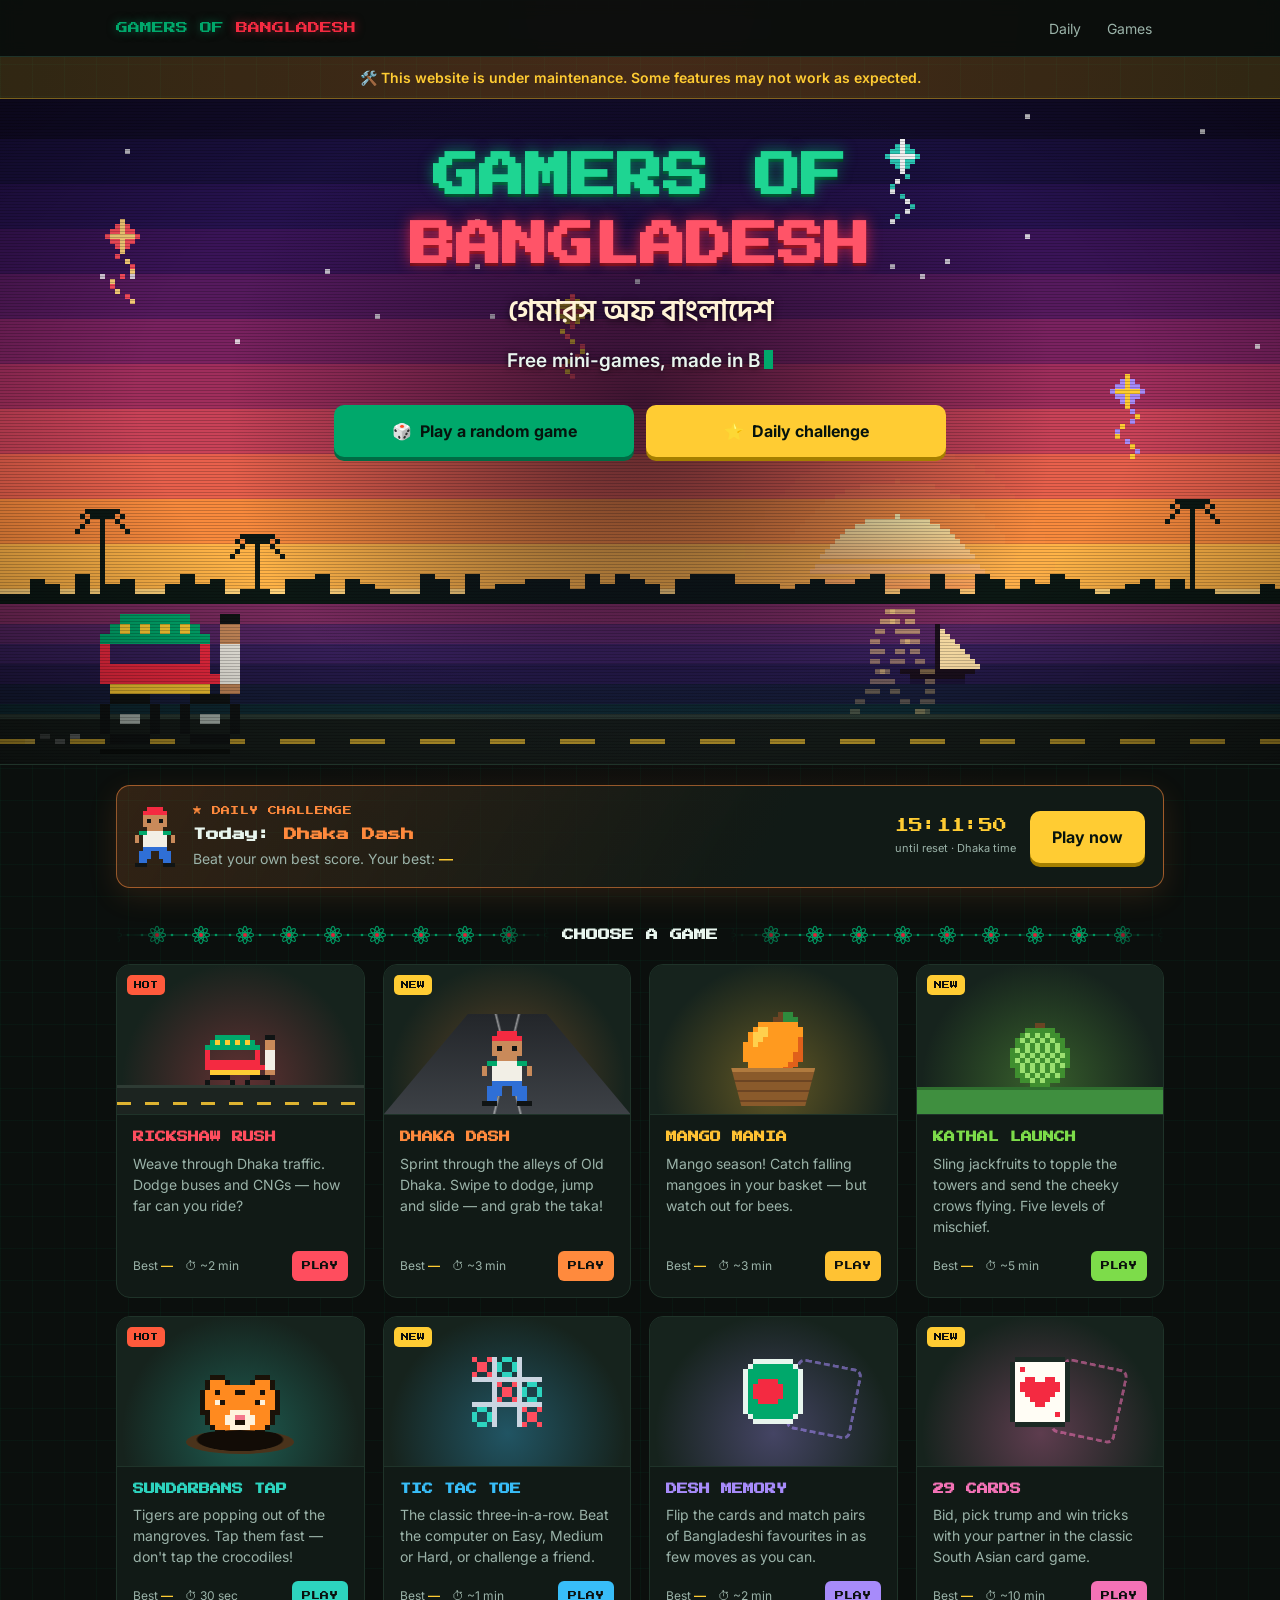
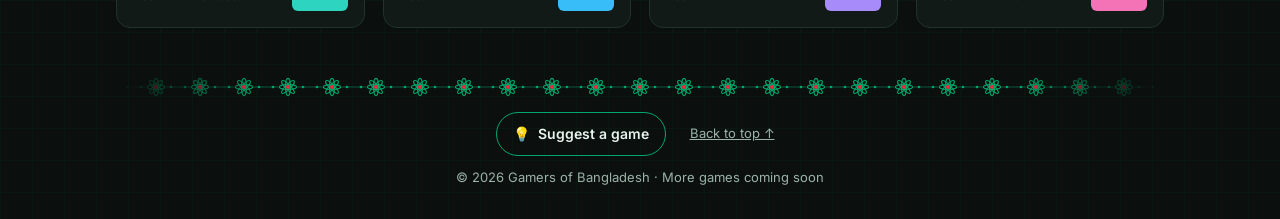
==== commit 6da38932: "Add four games: Kathal Launch, Dhaka Dash, Tic Tac Toe, 29 Cards Kathal Launch is a slingshot physic" ====
--- a/index.html
+++ b/index.html
@@ -4,7 +4,7 @@
   <meta charset="UTF-8">
   <meta name="viewport" content="width=device-width, initial-scale=1.0">
   <title>Gamers of Bangladesh — Free Mini Games</title>
-  <meta name="description" content="Play free browser mini-games made in Bangladesh: Rickshaw Rush, Mango Mania, Sundarbans Tap and Desh Memory. No download, works on mobile.">
+  <meta name="description" content="Play free browser games made in Bangladesh: runner, slingshot, card and puzzle games. No download, works on mobile.">
   <meta name="theme-color" content="#0b0f0d">
   <meta property="og:title" content="Gamers of Bangladesh — Free Mini Games">
   <meta property="og:description" content="Quick, fun browser games to pass time. Play on your phone or PC.">
@@ -105,9 +105,25 @@
         </div>
       </a>
 
+      <a class="card reveal" href="games/dhaka-dash/" data-game="dash" data-name="Dhaka Dash"
+         style="--accent:#ff8a3d;--accent-rgb:255,138,61;--d:.08s" aria-labelledby="t-dash" aria-describedby="d-dash">
+        <span class="badge">NEW</span>
+        <div class="thumb" aria-hidden="true"><div class="pit"><canvas class="sprite" data-sprite="runner" data-scale="5"></canvas></div></div>
+        <div class="body">
+          <h3 id="t-dash">Dhaka Dash</h3>
+          <p id="d-dash">Sprint through the alleys of Old Dhaka. Swipe to dodge, jump and slide — and grab the taka!</p>
+          <div class="meta">
+            <span class="stats">
+              <span>Best <span class="best" data-best="dash">—</span></span>
+              <span title="Estimated play time"><span aria-hidden="true">⏱</span> ~3 min</span>
+            </span>
+            <span class="play" aria-hidden="true">PLAY</span>
+          </div>
+        </div>
+      </a>
+
       <a class="card reveal" href="games/mango-mania/" data-game="mango" data-name="Mango Mania"
-         style="--accent:#ffc233;--accent-rgb:255,194,51;--d:.08s" aria-labelledby="t-mango" aria-describedby="d-mango">
-        <span class="badge">NEW</span>
+         style="--accent:#ffc233;--accent-rgb:255,194,51;--d:.16s" aria-labelledby="t-mango" aria-describedby="d-mango">
         <div class="thumb" aria-hidden="true"><div class="pit"><canvas class="sprite" data-sprite="mango" data-scale="5"></canvas></div></div>
         <div class="body">
           <h3 id="t-mango">Mango Mania</h3>
@@ -122,8 +138,25 @@
         </div>
       </a>
 
+      <a class="card reveal" href="games/kathal-launch/" data-game="sling" data-name="Kathal Launch"
+         style="--accent:#7ddc4a;--accent-rgb:125,220,74;--d:.24s" aria-labelledby="t-sling" aria-describedby="d-sling">
+        <span class="badge">NEW</span>
+        <div class="thumb" aria-hidden="true"><div class="pit"><canvas class="sprite" data-sprite="kathal" data-scale="5"></canvas></div></div>
+        <div class="body">
+          <h3 id="t-sling">Kathal Launch</h3>
+          <p id="d-sling">Sling jackfruits to topple the towers and send the cheeky crows flying. Five levels of mischief.</p>
+          <div class="meta">
+            <span class="stats">
+              <span>Best <span class="best" data-best="sling">—</span></span>
+              <span title="Estimated play time"><span aria-hidden="true">⏱</span> ~5 min</span>
+            </span>
+            <span class="play" aria-hidden="true">PLAY</span>
+          </div>
+        </div>
+      </a>
+
       <a class="card reveal" href="games/sundarbans-tap/" data-game="tiger" data-name="Sundarbans Tap"
-         style="--accent:#2dd4bf;--accent-rgb:45,212,191;--d:.16s" aria-labelledby="t-tiger" aria-describedby="d-tiger">
+         style="--accent:#2dd4bf;--accent-rgb:45,212,191;--d:0s" aria-labelledby="t-tiger" aria-describedby="d-tiger">
         <span class="badge hot">HOT</span>
         <div class="thumb" aria-hidden="true"><div class="pit"><canvas class="sprite" data-sprite="tiger" data-scale="5"></canvas></div></div>
         <div class="body">
@@ -139,9 +172,25 @@
         </div>
       </a>
 
+      <a class="card reveal" href="games/tic-tac-toe/" data-game="ttt" data-name="Tic Tac Toe"
+         style="--accent:#38bdf8;--accent-rgb:56,189,248;--d:.08s" aria-labelledby="t-ttt" aria-describedby="d-ttt">
+        <span class="badge">NEW</span>
+        <div class="thumb" aria-hidden="true"><div class="pit"><canvas class="sprite" data-sprite="tictactoe" data-scale="5"></canvas></div></div>
+        <div class="body">
+          <h3 id="t-ttt">Tic Tac Toe</h3>
+          <p id="d-ttt">The classic three-in-a-row. Beat the computer on Easy, Medium or Hard, or challenge a friend.</p>
+          <div class="meta">
+            <span class="stats">
+              <span>Best <span class="best" data-best="ttt" data-unit=" wins">—</span></span>
+              <span title="Estimated play time"><span aria-hidden="true">⏱</span> ~1 min</span>
+            </span>
+            <span class="play" aria-hidden="true">PLAY</span>
+          </div>
+        </div>
+      </a>
+
       <a class="card reveal" href="games/desh-memory/" data-game="memory" data-name="Desh Memory"
-         style="--accent:#a78bfa;--accent-rgb:167,139,250;--d:.24s" aria-labelledby="t-memory" aria-describedby="d-memory">
-        <span class="badge">NEW</span>
+         style="--accent:#a78bfa;--accent-rgb:167,139,250;--d:.16s" aria-labelledby="t-memory" aria-describedby="d-memory">
         <div class="thumb" aria-hidden="true"><div class="pit"><canvas class="sprite" data-sprite="memory" data-scale="5"></canvas></div></div>
         <div class="body">
           <h3 id="t-memory">Desh Memory</h3>
@@ -150,6 +199,23 @@
             <span class="stats">
               <span>Best <span class="best" data-best="memory" data-unit=" moves">—</span></span>
               <span title="Estimated play time"><span aria-hidden="true">⏱</span> ~2 min</span>
+            </span>
+            <span class="play" aria-hidden="true">PLAY</span>
+          </div>
+        </div>
+      </a>
+
+      <a class="card reveal" href="games/29-cards/" data-game="twentynine" data-name="29 Cards"
+         style="--accent:#f472b6;--accent-rgb:244,114,182;--d:.24s" aria-labelledby="t-twentynine" aria-describedby="d-twentynine">
+        <span class="badge">NEW</span>
+        <div class="thumb" aria-hidden="true"><div class="pit"><canvas class="sprite" data-sprite="card29" data-scale="5"></canvas></div></div>
+        <div class="body">
+          <h3 id="t-twentynine">29 Cards</h3>
+          <p id="d-twentynine">Bid, pick trump and win tricks with your partner in the classic South Asian card game.</p>
+          <div class="meta">
+            <span class="stats">
+              <span>Best <span class="best" data-best="twentynine" data-unit=" pts">—</span></span>
+              <span title="Estimated play time"><span aria-hidden="true">⏱</span> ~10 min</span>
             </span>
             <span class="play" aria-hidden="true">PLAY</span>
           </div>
--- a/assets/style.css
+++ b/assets/style.css
@@ -239,6 +239,29 @@
 }
 .card[data-game="memory"] .pit { top: 50%; margin-top: -33px; }
 
+.card[data-game="dash"] .thumb::after { /* road receding into the alley */
+  content: ''; position: absolute; left: 0; right: 0; bottom: 0; height: 100px;
+  background: linear-gradient(#23262a, #3d4146); clip-path: polygon(34% 0, 66% 0, 100% 100%, 0 100%);
+}
+.card[data-game="dash"] .thumb::before { /* lane lines */
+  content: ''; position: absolute; left: 0; right: 0; bottom: 0; height: 100px; z-index: 1;
+  background: linear-gradient(104deg, transparent 49%, rgba(255,255,255,.5) 49.6%, transparent 50.4%), linear-gradient(76deg, transparent 49.6%, rgba(255,255,255,.5) 50.2%, transparent 51%);
+  clip-path: polygon(34% 0, 66% 0, 100% 100%, 0 100%);
+}
+.card[data-game="dash"] .pit { bottom: 8px; z-index: 2; }
+
+.card[data-game="sling"] .thumb::after { /* grass */
+  content: ''; position: absolute; left: 0; right: 0; bottom: 0; height: 24px; background: #3f8f3f; border-top: 3px solid #2f6f2f;
+}
+.card[data-game="sling"] .pit { bottom: 26px; }
+
+.card[data-game="ttt"] .pit { top: 50%; margin-top: -35px; }
+.card[data-game="twentynine"] .thumb::before {
+  content: ''; position: absolute; left: 50%; top: 50%; width: 60px; height: 70px; margin: -35px 0 0 -30px;
+  border: 3px dashed rgba(var(--accent-rgb), 0.55); border-radius: 8px; transform: translate(46px, 6px) rotate(12deg);
+}
+.card[data-game="twentynine"] .pit { top: 50%; margin-top: -35px; }
+
 /* Hover / keyboard-focus previews (disabled by prefers-reduced-motion) */
 @media (prefers-reduced-motion: no-preference) {
   .card:hover, .card:focus-visible { transform: translateY(-5px); }
@@ -246,6 +269,10 @@
   .card:is(:hover, :focus-visible) [data-sprite="mango"] { animation: fall 1.8s ease-in infinite; }
   .card:is(:hover, :focus-visible) [data-sprite="tiger"] { animation: pop 2.2s steps(5) infinite; }
   .card:is(:hover, :focus-visible) [data-sprite="memory"] { animation: flip 1.8s ease-in-out infinite; }
+  .card:is(:hover, :focus-visible) [data-sprite="runner"] { animation: lanes 2.4s ease-in-out infinite; }
+  .card:is(:hover, :focus-visible) [data-sprite="kathal"] { animation: launch 1.6s linear infinite; }
+  .card:is(:hover, :focus-visible) [data-sprite="tictactoe"] { animation: wiggle .8s ease-in-out infinite; }
+  .card:is(:hover, :focus-visible) [data-sprite="card29"] { animation: deal 1.8s ease-out infinite; }
   .badge { animation: pulse 1.8s ease-in-out infinite; }
 }
 @keyframes drive { from { transform: translateX(calc(-50cqw - 100%)); } to { transform: translateX(calc(50cqw + 100%)); } }
@@ -267,6 +294,21 @@
   100% { transform: perspective(500px) rotateY(360deg); }
 }
 @keyframes pulse { 50% { transform: scale(1.08); } }
+@keyframes lanes {
+  0%, 100% { transform: translate(-38px, 0); } 12% { transform: translate(-38px, -30px); } 25% { transform: translate(-38px, 0); }
+  45% { transform: translate(38px, 0); } 57% { transform: translate(38px, -30px); } 70% { transform: translate(38px, 0); }
+}
+@keyframes launch {
+  0% { transform: translate(-100px, 24px) rotate(0); } 25% { transform: translate(-50px, -26px) rotate(90deg); }
+  50% { transform: translate(0, -44px) rotate(180deg); } 75% { transform: translate(50px, -26px) rotate(270deg); }
+  100% { transform: translate(100px, 24px) rotate(360deg); }
+}
+@keyframes wiggle { 0%, 100% { transform: rotate(-5deg) scale(1); } 50% { transform: rotate(5deg) scale(1.1); } }
+@keyframes deal {
+  0% { transform: translate(-90px, -50px) rotate(-60deg); opacity: 0; }
+  35%, 70% { transform: none; opacity: 1; }
+  100% { transform: translate(90px, -50px) rotate(60deg); opacity: 0; }
+}
 
 /* ===== Scroll reveal ===== */
 .js .reveal { opacity: 0; transform: translateY(18px); transition: opacity .6s ease, transform .6s ease; transition-delay: var(--d, 0s); }
